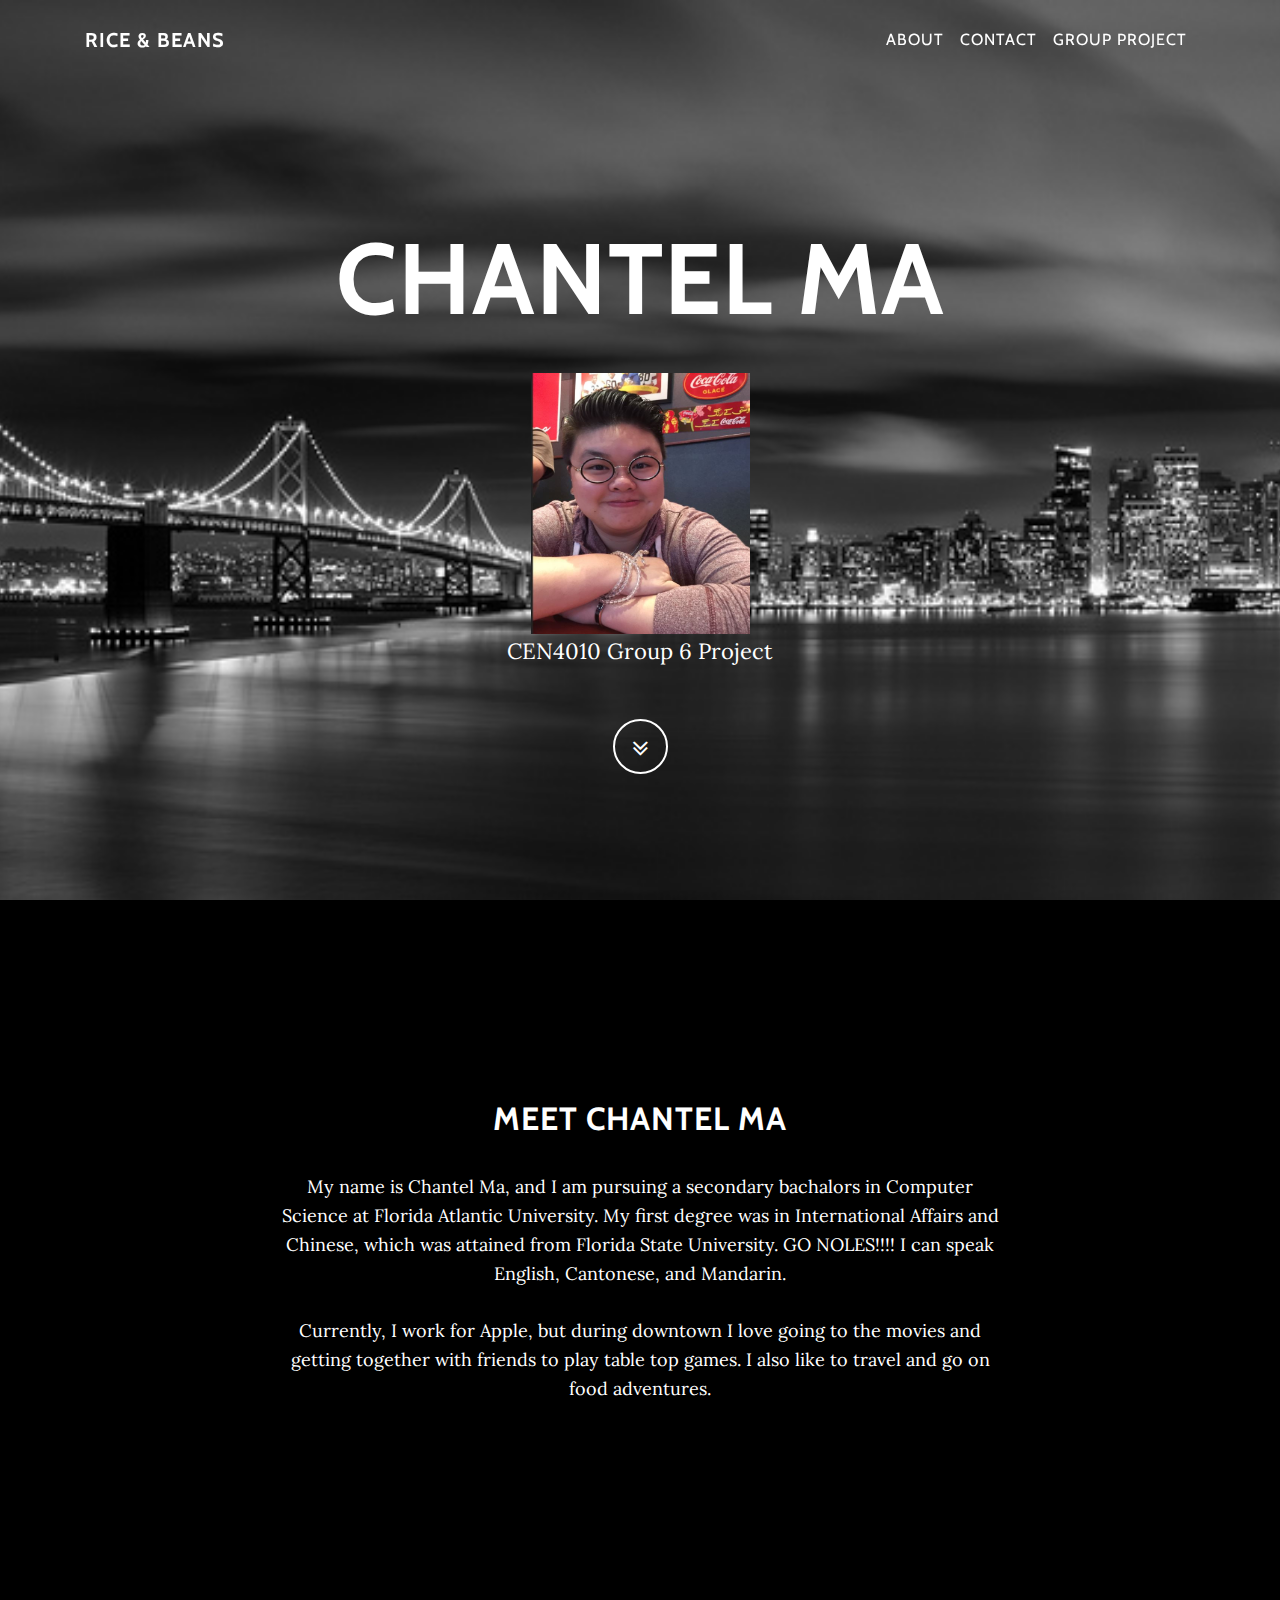
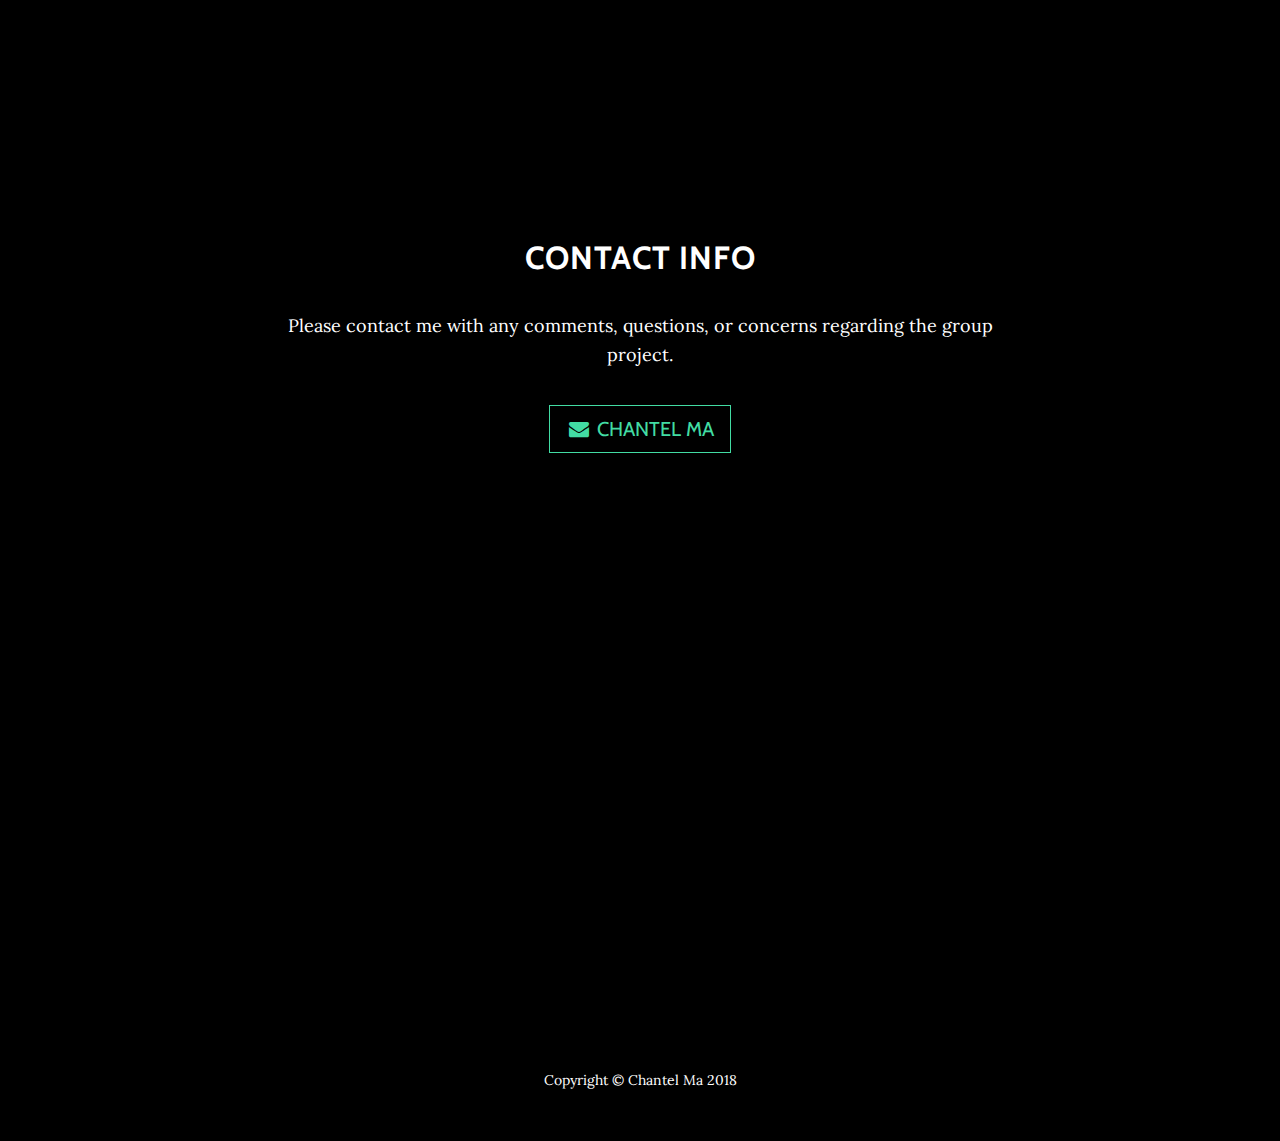
==== index.html @ 6365cec4 "css starter for circle" ====
<!DOCTYPE html>
<html lang="en">

  <head>

    <meta charset="utf-8">
    <meta name="viewport" content="width=device-width, initial-scale=1, shrink-to-fit=no">
    <meta name="description" content="">
    <meta name="author" content="">

    <title> Rice & Beans: Chantel Ma </title>

    <!-- Bootstrap core CSS -->
    <link href="vendor/bootstrap/css/bootstrap.min.css" rel="stylesheet">

    <!-- Custom fonts for this template -->
    <link href="vendor/font-awesome/css/font-awesome.min.css" rel="stylesheet" type="text/css">
    <link href="https://fonts.googleapis.com/css?family=Lora:400,700,400italic,700italic" rel="stylesheet" type="text/css">
    <link href='https://fonts.googleapis.com/css?family=Cabin:700' rel='stylesheet' type='text/css'>

    <!-- Custom styles for this template -->
    <link href="css/grayscale.min.css" rel="stylesheet">

  </head>

  <body id="page-top">

    <!-- Navigation -->
    <nav class="navbar navbar-expand-lg navbar-light fixed-top" id="mainNav">
      <div class="container">
        <a class="navbar-brand js-scroll-trigger" href="#page-top"> Rice & Beans </a>
        <button class="navbar-toggler navbar-toggler-right" type="button" data-toggle="collapse" data-target="#navbarResponsive" aria-controls="navbarResponsive" aria-expanded="false" aria-label="Toggle navigation">
          Menu
          <i class="fa fa-bars"></i>
        </button>
        <div class="collapse navbar-collapse" id="navbarResponsive">
          <ul class="navbar-nav ml-auto">
            <li class="nav-item">
              <a class="nav-link js-scroll-trigger" href="#about">About</a>
            </li>
            <li class="nav-item">
              <a class="nav-link js-scroll-trigger" href="#contact">Contact</a>
            </li>
            <li class="nav-item">
              <a class="nav-link js-scroll-trigger" href="https://cen4010-s2018-g06.github.io/Group-6/">Group Project</a>
            </li>
          </ul>
        </div>
      </div>
    </nav>

    <!-- Intro Header -->
    <header class="masthead">
      <div class="intro-body">
        <div class="container">
          <div class="row">
            <div class="col-lg-8 mx-auto">
                
              <h1 class="brand-heading"><br> Chantel Ma </h1>
              <img src="images/photo01.jpg" alt="Chantel Ma" height="37%" width="30%">
              <p class="intro-text">CEN4010 Group 6 Project
                <br></p>
              <a href="#about" class="btn btn-circle js-scroll-trigger">
                <i class="fa fa-angle-double-down animated"></i>
              </a>
            </div>
          </div>
        </div>
      </div>
    </header>

    <!-- About Section -->
    <section id="about" class="download-section content-section text-center">
      <div class="container">
        <div class="row">
          <div class="col-lg-8 mx-auto">
            <h2>Meet Chantel Ma</h2>
            <p>
                My name is Chantel Ma, and I am pursuing a secondary bachalors in Computer Science at Florida Atlantic University. My first degree was in International Affairs and Chinese, which was attained from Florida State University. GO NOLES!!!! I can speak English, Cantonese, and Mandarin.
                <br><br>
                Currently, I work for Apple, but during downtown I love going to the movies and getting together with friends to play table top games. I also like to  travel and go on food adventures. 
            </p>
          </div>
        </div>
      </div>
    </section>

    <!-- Contact Section -->
    <section id="contact" class="download-section content-section text-center">
      <div class="container">
        <div class="row">
          <div class="col-lg-8 mx-auto">
            <h2>Contact Info</h2>
            <p>Please contact me with any comments, questions, or concerns regarding the group project.</p>
            <ul class="list-inline banner-social-buttons">
              <li class="list-inline-item">
                <a href="mailto:cma2@fau.edu" class="btn btn-default btn-lg">
                  <i class="fa fa-envelope fa-fw"></i>
                  <span class="network-name">Chantel Ma</span>
                </a>
              </li>
            </ul>
          </div>
        </div>
      </div>
    </section>

    <!-- Map Section -->
    <div id="map"></div>

    <!-- Footer -->
    <footer>
      <div class="container text-center">
        <p>Copyright &copy; Chantel Ma 2018</p>
      </div>
    </footer>

    <!-- Bootstrap core JavaScript -->
    <script src="vendor/jquery/jquery.min.js"></script>
    <script src="vendor/bootstrap/js/bootstrap.bundle.min.js"></script>

    <!-- Plugin JavaScript -->
    <script src="vendor/jquery-easing/jquery.easing.min.js"></script>


    <!-- Custom scripts for this template -->
    <script src="js/grayscale.min.js"></script>

  </body>

</html>
---- css/grayscale.min.css ----
body{font-family:Lora,'Helvetica Neue',Helvetica,Arial,sans-serif;position:relative;width:100%;height:100%;color:#fff;background-color:#000}html{width:100%;height:100%}h1,h2,h3,h4,h5,h6{font-family:Cabin,'Helvetica Neue',Helvetica,Arial,sans-serif;font-weight:700;margin:0 0 35px;letter-spacing:1px;text-transform:uppercase}p{font-size:16px;line-height:1.5;margin:0 0 25px}@media (min-width:768px){p{font-size:18px;line-height:1.6;margin:0 0 35px}}a{-webkit-transition:all .2s ease-in-out;-moz-transition:all .2s ease-in-out;transition:all .2s ease-in-out;color:#42dca3}a:focus,a:hover{text-decoration:none;color:#1d9b6c}#mainNav{font-family:Cabin,'Helvetica Neue',Helvetica,Arial,sans-serif;margin-bottom:0;text-transform:uppercase;border-bottom:1px solid rgba(255,255,255,.3);background-color:#000}#mainNav .navbar-toggler{font-size:14px;padding:11px;color:#fff;border:1px solid #fff}#mainNav .navbar-brand{font-weight:700}#mainNav a{color:#fff}#mainNav .navbar-nav .nav-item{-webkit-transition:background .3s ease-in-out;-moz-transition:background .3s ease-in-out;transition:background .3s ease-in-out}#mainNav .navbar-nav .nav-item:hover{color:fade(white,80%);outline:0;background-color:transparent}#mainNav .navbar-nav .nav-item:active,#mainNav .navbar-nav .nav-item:focus{outline:0;background-color:transparent}@media (min-width:992px){#mainNav{padding-top:20px;padding-bottom:20px;-webkit-transition:background .3s ease-in-out,padding-top .3s ease-in-out,padding-bottom .3s;-moz-transition:background .3s ease-in-out,padding-top .3s ease-in-out,padding-bottom .3s;transition:background .3s ease-in-out,padding-top .3s ease-in-out,padding-bottom .3s;letter-spacing:1px;border-bottom:none;background:0 0}#mainNav.navbar-shrink{padding-top:10px;padding-bottom:10px;border-bottom:1px solid rgba(255,255,255,.3);background:#000}#mainNav .nav-link.active{outline:0;background-color:rgba(255,255,255,.3)}#mainNav .nav-link.active:hover{color:#fff}}.masthead{display:table;width:100%;height:auto;padding:200px 0;text-align:center;color:#fff;background:url(../img/intro-bg.jpg) no-repeat bottom center scroll;background-color:#000;-webkit-background-size:cover;-moz-background-size:cover;-o-background-size:cover;background-size:cover}.masthead .intro-body{display:table-cell;vertical-align:middle}.masthead .intro-body .brand-heading{font-size:50px}.masthead .intro-body .intro-text{font-size:18px}@media (min-width:768px){.masthead{height:100%;padding:0}.masthead .intro-body .brand-heading{font-size:100px}.masthead .intro-body .intro-text{font-size:22px}}.btn-circle{font-size:26px;width:55px;height:55px;margin-top:15px;line-height:45px;-webkit-transition:background .3s ease-in-out;-moz-transition:background .3s ease-in-out;transition:background .3s ease-in-out;color:#fff;border:2px solid #fff;border-radius:100%!important;background:0 0}.btn-circle:focus,.btn-circle:hover{color:#fff;outline:0;background:rgba(255,255,255,.1)}.content-section{padding-top:150px;padding-bottom:150px}.download-section{color:#fff;background:url(../img/downloads-bg.jpg) no-repeat center center scroll;background-color:#000;-webkit-background-size:cover;-moz-background-size:cover;-o-background-size:cover;background-size:cover}#map{width:100%;height:300px}@media (min-width:992px){.content-section{padding-top:200px;padding-bottom:200px}#map{height:350px}}.btn{font-family:Cabin,'Helvetica Neue',Helvetica,Arial,sans-serif;font-weight:400;-webkit-transition:all .3s ease-in-out;-moz-transition:all .3s ease-in-out;transition:all .3s ease-in-out;text-transform:uppercase;border-radius:0}.btn-default{color:#42dca3;border:1px solid #42dca3;background-color:transparent}.btn-default:focus,.btn-default:hover{color:#000;border:1px solid #42dca3;outline:0;background-color:#42dca3}ul.banner-social-buttons{margin-top:0}@media (max-width:1199px){ul.banner-social-buttons{margin-top:15px}}@media (max-width:767px){ul.banner-social-buttons li{display:block;margin-bottom:20px;padding:0}ul.banner-social-buttons li:last-child{margin-bottom:0}}footer{padding:50px 0}footer p{font-size:14px;margin:0}::-moz-selection{background:#fcfcfc;background:rgba(255,255,255,.2);text-shadow:none}::selection{background:#fcfcfc;background:rgba(255,255,255,.2);text-shadow:none}img::selection{background:0 0}img::-moz-selection{background:0 0}
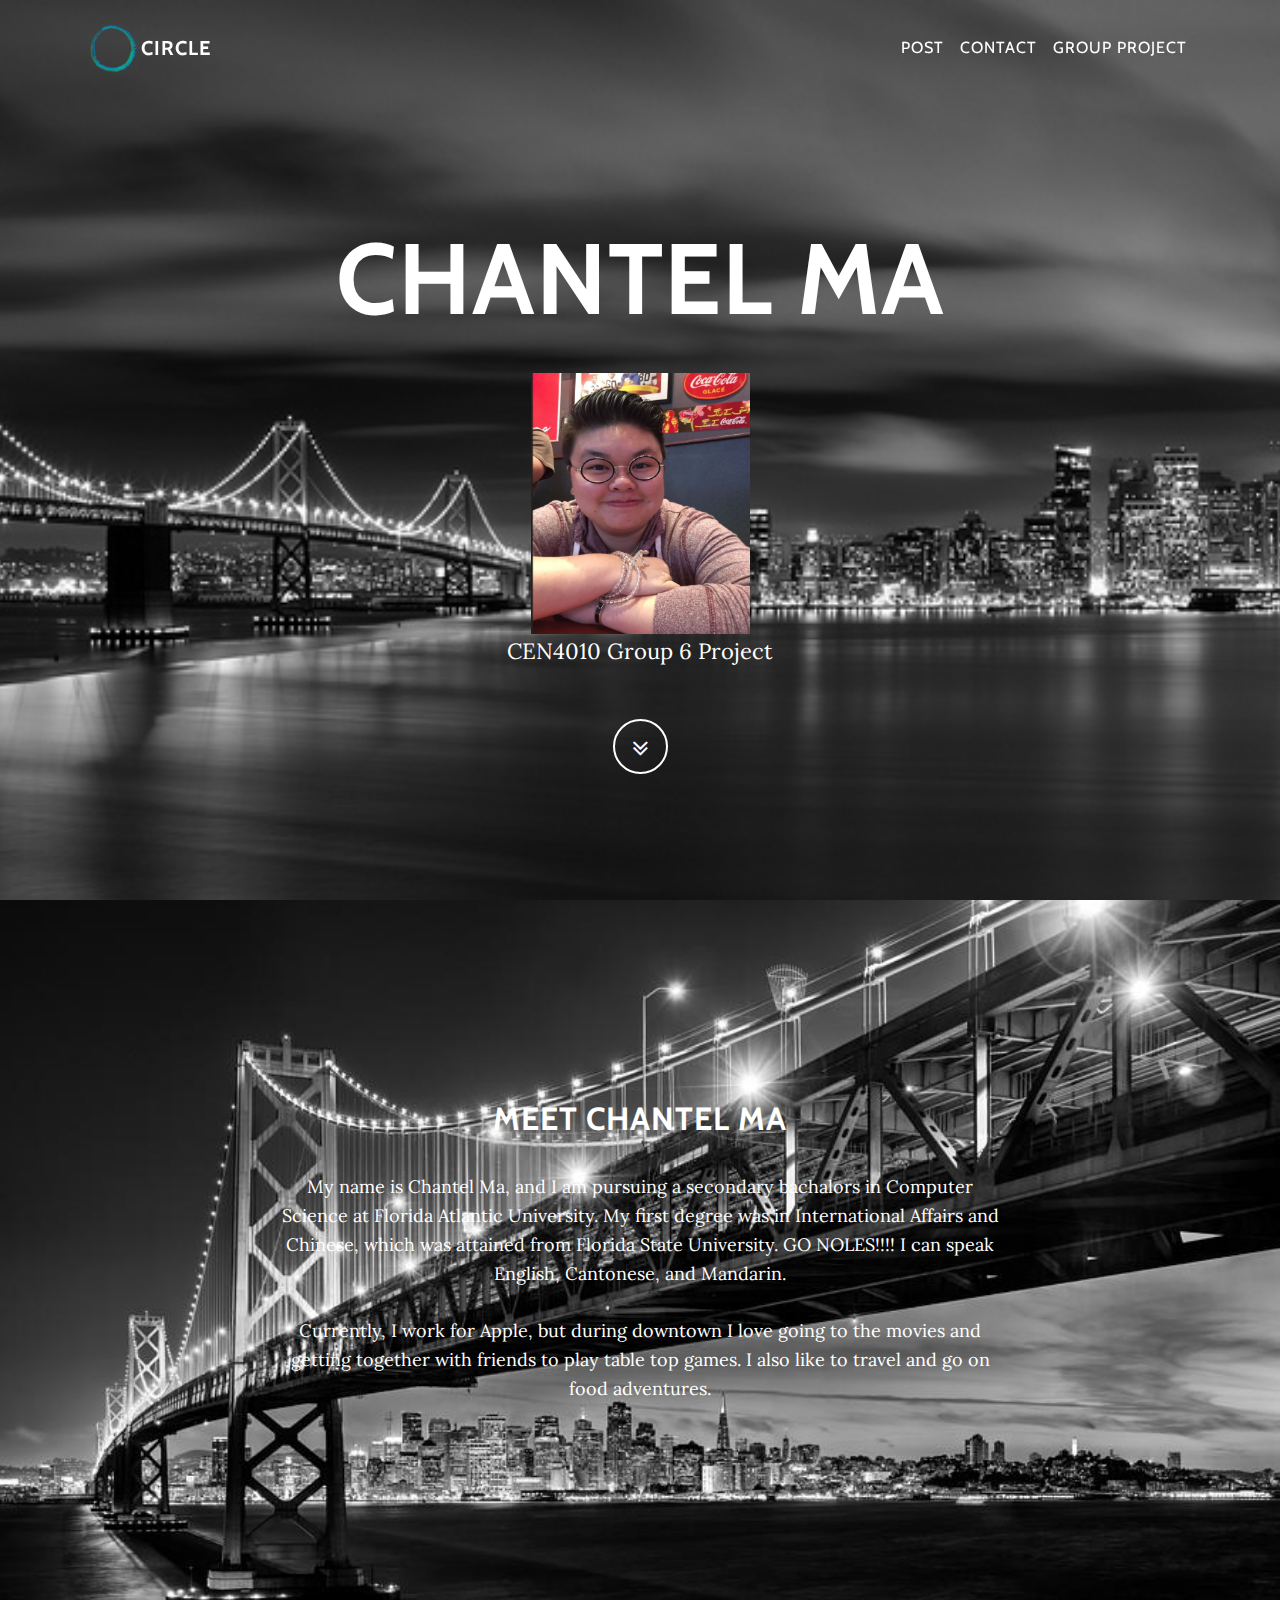
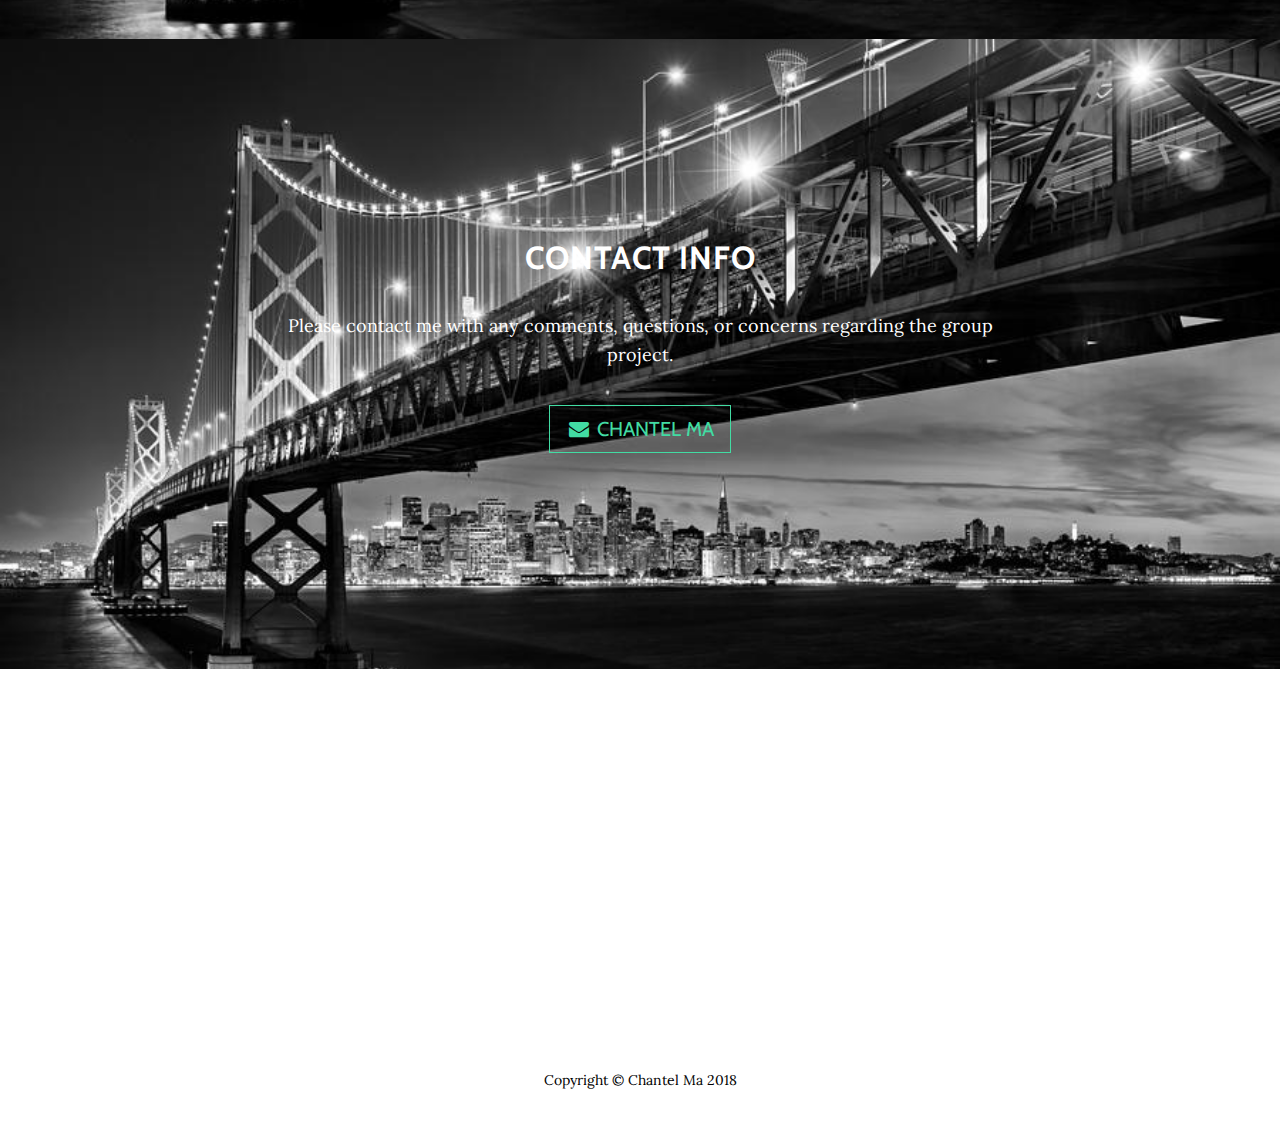
==== commit d429c640: "originals" ====
--- a/index.html
+++ b/index.html
@@ -8,7 +8,7 @@
     <meta name="description" content="">
     <meta name="author" content="">
 
-    <title> Rice & Beans: Chantel Ma </title>
+    <title> Circle: Are you In? </title>
 
     <!-- Bootstrap core CSS -->
     <link href="vendor/bootstrap/css/bootstrap.min.css" rel="stylesheet">
@@ -19,7 +19,7 @@
     <link href='https://fonts.googleapis.com/css?family=Cabin:700' rel='stylesheet' type='text/css'>
 
     <!-- Custom styles for this template -->
-    <link href="css/grayscale.min.css" rel="stylesheet">
+    <link href="css/grayscale.css" rel="stylesheet">
 
   </head>
 
@@ -28,7 +28,8 @@
     <!-- Navigation -->
     <nav class="navbar navbar-expand-lg navbar-light fixed-top" id="mainNav">
       <div class="container">
-        <a class="navbar-brand js-scroll-trigger" href="#page-top"> Rice & Beans </a>
+        <img src="images/CircleLogo.png" alt="Circle" height="5%" width="5%">
+        <a class="navbar-brand js-scroll-trigger" href="#page-top"> Circle </a>
         <button class="navbar-toggler navbar-toggler-right" type="button" data-toggle="collapse" data-target="#navbarResponsive" aria-controls="navbarResponsive" aria-expanded="false" aria-label="Toggle navigation">
           Menu
           <i class="fa fa-bars"></i>
@@ -36,7 +37,7 @@
         <div class="collapse navbar-collapse" id="navbarResponsive">
           <ul class="navbar-nav ml-auto">
             <li class="nav-item">
-              <a class="nav-link js-scroll-trigger" href="#about">About</a>
+              <a class="nav-link js-scroll-trigger" href="#about">Post</a>
             </li>
             <li class="nav-item">
               <a class="nav-link js-scroll-trigger" href="#contact">Contact</a>
--- a/css/grayscale.css
+++ b/css/grayscale.css
@@ -0,0 +1,283 @@
+body {
+  font-family: 'Lora', 'Helvetica Neue', Helvetica, Arial, sans-serif;
+  position: relative;
+  width: 100%;
+  height: 100%;
+  color: black;
+  background-color: white;
+}
+
+html {
+  width: 100%;
+  height: 100%;
+}
+
+h1,
+h2,
+h3,
+h4,
+h5,
+h6 {
+  font-family: 'Cabin', 'Helvetica Neue', Helvetica, Arial, sans-serif;
+  font-weight: 700;
+  margin: 0 0 35px;
+  letter-spacing: 1px;
+  text-transform: uppercase;
+}
+
+p {
+  font-size: 16px;
+  line-height: 1.5;
+  margin: 0 0 25px;
+}
+
+@media (min-width: 768px) {
+  p {
+    font-size: 18px;
+    line-height: 1.6;
+    margin: 0 0 35px;
+  }
+}
+
+a {
+  -webkit-transition: all 0.2s ease-in-out;
+  -moz-transition: all 0.2s ease-in-out;
+  transition: all 0.2s ease-in-out;
+  color: #049ed8;
+}
+
+a:focus, a:hover {
+  text-decoration: none;
+  color: #049ed8;
+}
+
+#mainNav {
+  font-family: 'Cabin', 'Helvetica Neue', Helvetica, Arial, sans-serif;
+  margin-bottom: 0;
+  text-transform: uppercase;
+  border-bottom: 1px solid rgba(255, 255, 255, 0.3);
+  background-color: white;
+}
+
+#mainNav .navbar-toggler {
+  font-size: 14px;
+  padding: 11px;
+  color: white;
+  border: 1px solid white;
+}
+
+#mainNav .navbar-brand {
+  font-weight: 700;
+}
+
+#mainNav a {
+  color: white;
+}
+
+#mainNav .navbar-nav .nav-item {
+  -webkit-transition: background 0.3s ease-in-out;
+  -moz-transition: background 0.3s ease-in-out;
+  transition: background 0.3s ease-in-out;
+}
+
+#mainNav .navbar-nav .nav-item:hover {
+  color: fade(white, 80%);
+  outline: none;
+  background-color: transparent;
+}
+
+#mainNav .navbar-nav .nav-item:active, #mainNav .navbar-nav .nav-item:focus {
+  outline: none;
+  background-color: transparent;
+}
+
+@media (min-width: 992px) {
+  #mainNav {
+    padding-top: 20px;
+    padding-bottom: 20px;
+    -webkit-transition: background 0.3s ease-in-out, padding-top 0.3s ease-in-out, padding-bottom 0.3s;
+    -moz-transition: background 0.3s ease-in-out, padding-top 0.3s ease-in-out, padding-bottom 0.3s;
+    transition: background 0.3s ease-in-out, padding-top 0.3s ease-in-out, padding-bottom 0.3s;
+    letter-spacing: 1px;
+    border-bottom: none;
+    background: transparent;
+  }
+  #mainNav.navbar-shrink {
+    padding-top: 10px;
+    padding-bottom: 10px;
+    border-bottom: 1px solid rgba(255, 255, 255, 0.3);
+    background: white;
+  }
+  #mainNav .nav-link.active {
+    outline: none;
+    background-color: rgba(255, 255, 255, 0.3);
+  }
+  #mainNav .nav-link.active:hover {
+    color: aquamarine;
+  }
+}
+
+.masthead {
+  display: table;
+  width: 100%;
+  height: auto;
+  padding: 200px 0;
+  text-align: center;
+  color: white;
+  background: url("../img/intro-bg.jpg") no-repeat bottom center scroll;
+  background-color: black;
+  -webkit-background-size: cover;
+  -moz-background-size: cover;
+  -o-background-size: cover;
+  background-size: cover;
+}
+
+.masthead .intro-body {
+  display: table-cell;
+  vertical-align: middle;
+}
+
+.masthead .intro-body .brand-heading {
+  font-size: 50px;
+}
+
+.masthead .intro-body .intro-text {
+  font-size: 18px;
+}
+
+@media (min-width: 768px) {
+  .masthead {
+    height: 100%;
+    padding: 0;
+  }
+  .masthead .intro-body .brand-heading {
+    font-size: 100px;
+  }
+  .masthead .intro-body .intro-text {
+    font-size: 22px;
+  }
+}
+
+.btn-circle {
+  font-size: 26px;
+  width: 55px;
+  height: 55px;
+  margin-top: 15px;
+  line-height: 45px;
+  -webkit-transition: background 0.3s ease-in-out;
+  -moz-transition: background 0.3s ease-in-out;
+  transition: background 0.3s ease-in-out;
+  color: white;
+  border: 2px solid white;
+  border-radius: 100% !important;
+  background: transparent;
+}
+
+.btn-circle:focus, .btn-circle:hover {
+  color: white;
+  outline: none;
+  background: rgba(255, 255, 255, 0.1);
+}
+
+.content-section {
+  padding-top: 150px;
+  padding-bottom: 150px;
+}
+
+.download-section {
+  color: white;
+  background: url("../img/contact-bg.jpg") no-repeat center center scroll;
+  background-color: black;
+  -webkit-background-size: cover;
+  -moz-background-size: cover;
+  -o-background-size: cover;
+  background-size: cover;
+}
+
+#map {
+  width: 100%;
+  height: 300px;
+}
+
+@media (min-width: 992px) {
+  .content-section {
+    padding-top: 200px;
+    padding-bottom: 200px;
+  }
+  #map {
+    height: 350px;
+  }
+}
+
+.btn {
+  font-family: 'Cabin', 'Helvetica Neue', Helvetica, Arial, sans-serif;
+  font-weight: 400;
+  -webkit-transition: all 0.3s ease-in-out;
+  -moz-transition: all 0.3s ease-in-out;
+  transition: all 0.3s ease-in-out;
+  text-transform: uppercase;
+  border-radius: 0;
+}
+
+.btn-default {
+  color: #42DCA3;
+  border: 1px solid #42DCA3;
+  background-color: transparent;
+}
+
+.btn-default:focus, .btn-default:hover {
+  color: black;
+  border: 1px solid #42DCA3;
+  outline: none;
+  background-color: #42DCA3;
+}
+
+ul.banner-social-buttons {
+  margin-top: 0;
+}
+
+@media (max-width: 1199px) {
+  ul.banner-social-buttons {
+    margin-top: 15px;
+  }
+}
+
+@media (max-width: 767px) {
+  ul.banner-social-buttons li {
+    display: block;
+    margin-bottom: 20px;
+    padding: 0;
+  }
+  ul.banner-social-buttons li:last-child {
+    margin-bottom: 0;
+  }
+}
+
+footer {
+  padding: 50px 0;
+}
+
+footer p {
+  font-size: 14px;
+  margin: 0;
+}
+
+::-moz-selection {
+  background: #fcfcfc;
+  background: rgba(255, 255, 255, 0.2);
+  text-shadow: none;
+}
+
+::selection {
+  background: #fcfcfc;
+  background: rgba(255, 255, 255, 0.2);
+  text-shadow: none;
+}
+
+img::selection {
+  background: transparent;
+}
+
+img::-moz-selection {
+  background: transparent;
+}
